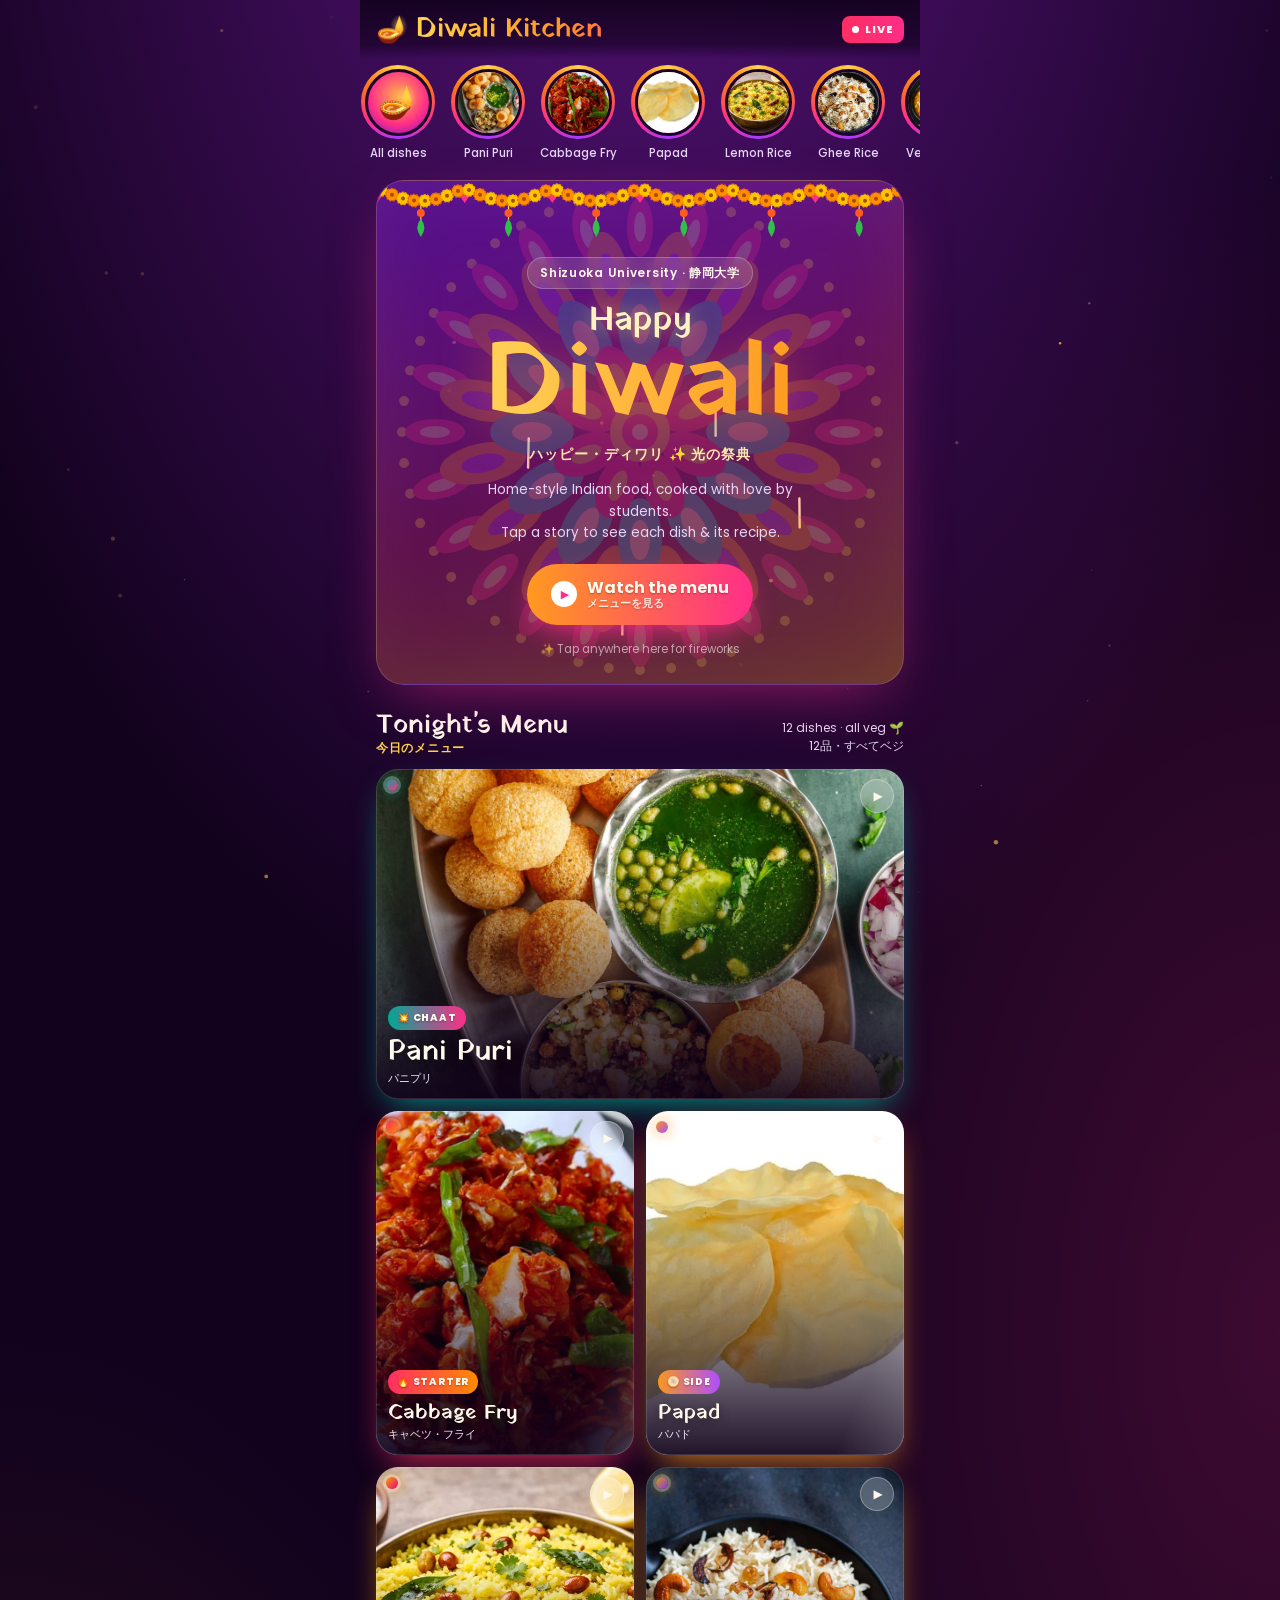
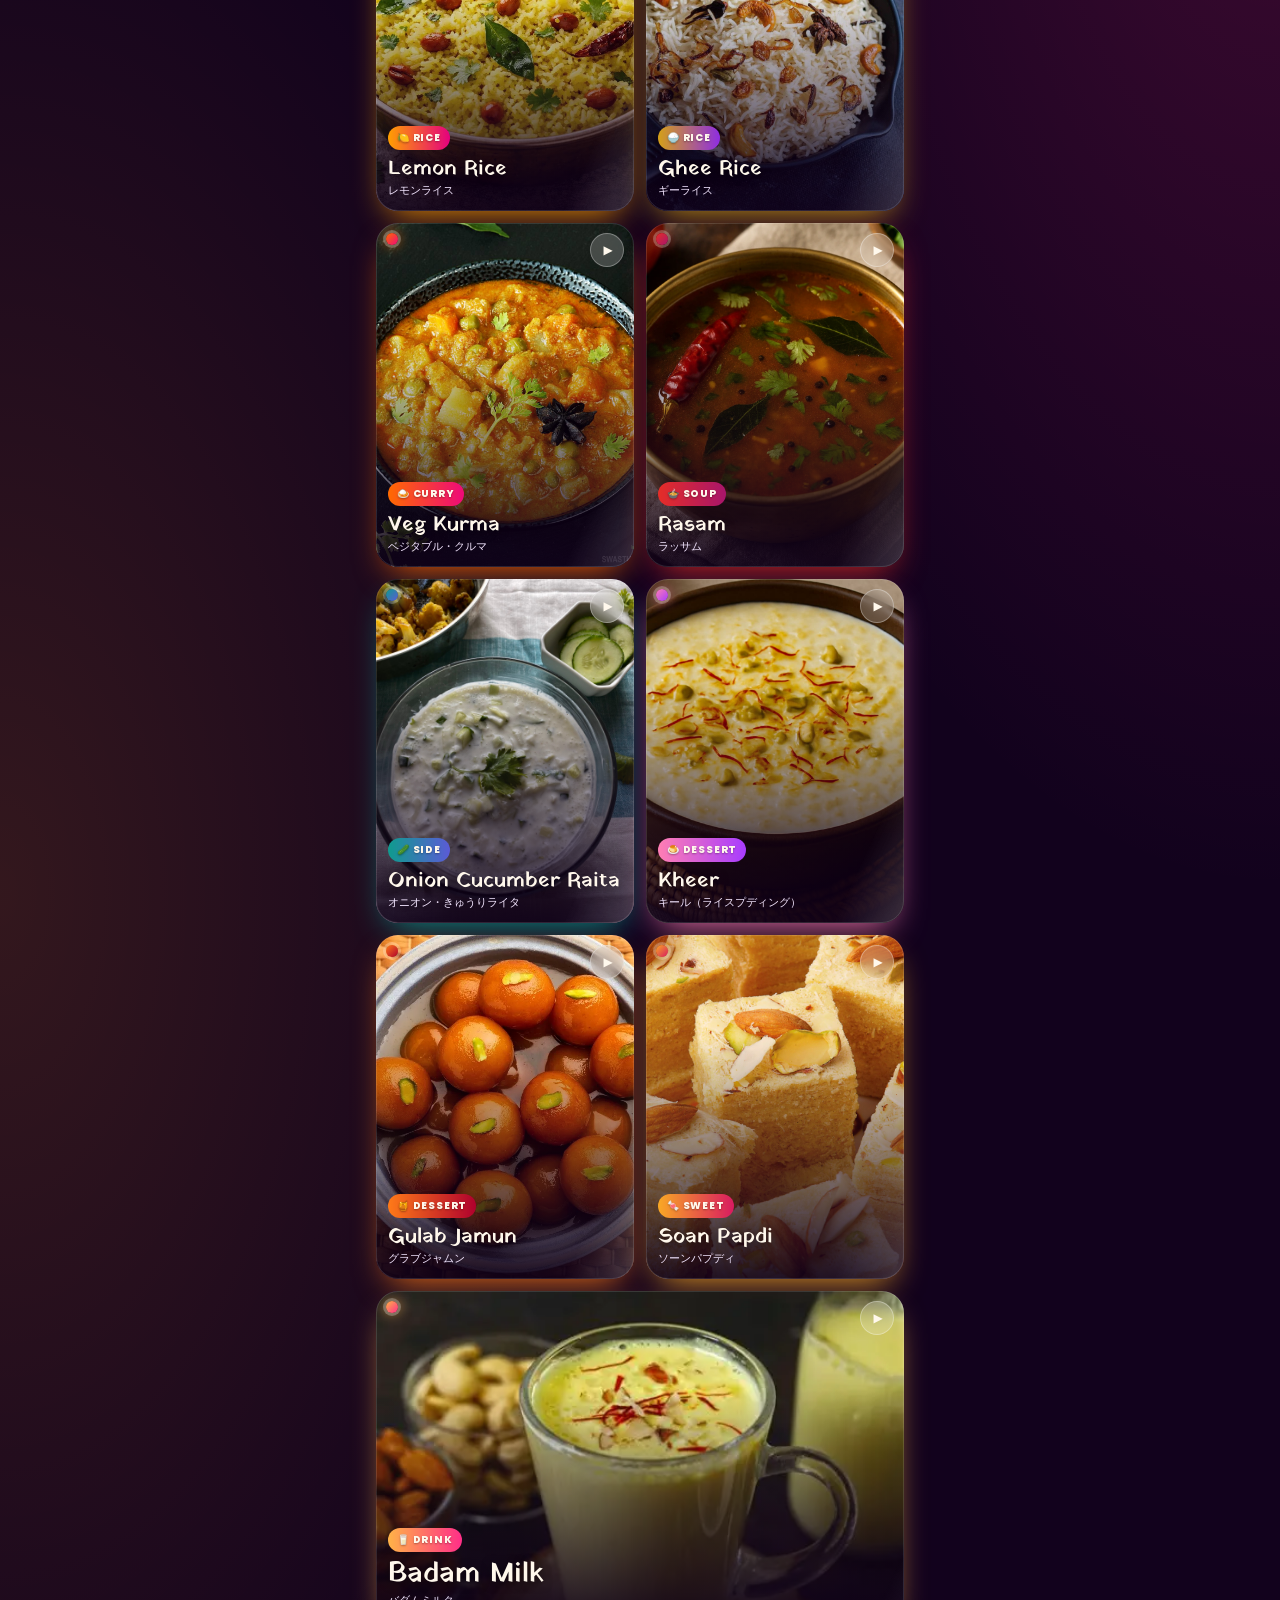
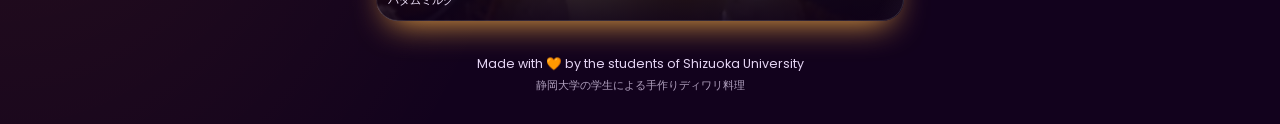
==== index.html @ d0875a09 "Diwali Kitchen: Instagram-stories food menu + QR poster 12 dishes with photos, recipes, allergen inf" ====
<!doctype html>
<html lang="en">
<head>
<meta charset="utf-8">
<meta name="viewport" content="width=device-width, initial-scale=1, viewport-fit=cover">
<meta name="theme-color" content="#14021f">
<meta name="description" content="Diwali Kitchen — the student-made Diwali food menu at Shizuoka University.">
<title>Diwali Kitchen · Menu</title>
<link rel="icon" href="data:image/svg+xml,<svg xmlns='http://www.w3.org/2000/svg' viewBox='0 0 100 100'><text y='.9em' font-size='90'>🪔</text></svg>">
<link rel="preconnect" href="https://fonts.googleapis.com">
<link rel="preconnect" href="https://fonts.gstatic.com" crossorigin>
<link href="https://fonts.googleapis.com/css2?family=Poppins:wght@400;500;600;700;800&family=Yatra+One&display=swap" rel="stylesheet">
<link rel="stylesheet" href="style.css">
</head>
<body>
<canvas id="sky" aria-hidden="true"></canvas>

<main class="home" id="home">
  <header class="topbar">
    <div class="logo"><span class="diya" aria-hidden="true">🪔</span><span class="logo-text" id="logoText">Diwali Kitchen</span></div>
    <span class="live"><i></i>LIVE</span>
  </header>

  <nav class="tray" id="tray" aria-label="Menu stories"></nav>

  <section class="hero" id="hero">
    <div class="toran" id="toran" aria-hidden="true"></div>
    <div class="rangoli" id="rangoli" aria-hidden="true"></div>
    <div class="hero-inner">
      <p class="kicker" id="place">Shizuoka University · 静岡大学</p>
      <h1><span class="h-happy">Happy</span><span class="h-diwali">Diwali</span></h1>
      <p class="hero-jp">ハッピー・ディワリ ✨ 光の祭典</p>
      <p class="hero-sub">Home-style Indian food, cooked with love by students.<br>Tap a story to see each dish &amp; its recipe.</p>
      <button class="cta" id="watchAll"><span class="cta-play">▶</span><span class="cta-t">Watch the menu<small>メニューを見る</small></span></button>
      <p class="hero-hint">✨ Tap anywhere here for fireworks</p>
    </div>
  </section>

  <section class="menu">
    <div class="menu-head">
      <h2>Tonight's Menu <small>今日のメニュー</small></h2>
      <p id="count"></p>
    </div>
    <div class="grid" id="grid"></div>
  </section>

  <footer class="foot">
    <p>Made with 🧡 by the students of Shizuoka University</p>
    <p class="foot-jp">静岡大学の学生による手作りディワリ料理</p>
  </footer>
</main>

<!-- Story viewer -->
<div class="viewer" id="viewer" role="dialog" aria-modal="true" aria-label="Menu story">
  <div class="viewer-bg" id="viewerBg"></div>
  <div class="stage" id="stage">
    <div class="react-tray" id="reactTray" aria-label="Reactions">
      <button data-emo="😍">😍</button><button data-emo="🔥">🔥</button><button data-emo="🤤">🤤</button><button data-emo="👏">👏</button><button data-emo="🪔">🪔</button><button data-emo="✨">✨</button>
    </div>
    <div class="coach" id="coach" hidden>
      <div class="coach-row">
        <div><span>👈</span>Tap<br><small>previous</small></div>
        <div><span>✋</span>Hold<br><small>pause</small></div>
        <div><span>👉</span>Tap<br><small>next dish</small></div>
      </div>
      <div class="coach-up"><span>☝️</span>Swipe up for the recipe<br><small>上にスワイプでレシピ</small></div>
      <button class="coach-ok" id="coachOk">Got it! 🪔</button>
    </div>
    <div class="sheet-wrap" id="sheetWrap">
      <div class="sheet-backdrop" data-act="sheet-close"></div>
      <div class="sheet" id="sheet" role="dialog" aria-label="Recipe">
        <div class="sheet-grab" id="sheetGrab"><i></i></div>
        <button class="sheet-x" data-act="sheet-close" aria-label="Close recipe">✕</button>
        <div class="sheet-body" id="sheetBody"></div>
      </div>
    </div>
  </div>
</div>

<div class="toast" id="toast" role="status" aria-live="polite"></div>

<script src="menu.js"></script>
<script src="app.js"></script>
</body>
</html>
---- style.css ----
:root{
  --bg:#12021d;
  --gold:#ffd34d;
  --marigold:#ff9a1f;
  --pink:#ff2e88;
  --violet:#a83cff;
  --teal:#19d3c5;
  --text:#fff8ec;
  --muted:#e6d6f5;
  --glass:rgba(255,255,255,.13);
  --glass-line:rgba(255,255,255,.24);
  --safe-t:env(safe-area-inset-top,0px);
  --safe-b:env(safe-area-inset-bottom,0px);
  --dur:8s;
}
*{box-sizing:border-box;margin:0;padding:0;-webkit-tap-highlight-color:transparent}
html{background:var(--bg)}
body{
  min-height:100vh;
  background:
    radial-gradient(90% 60% at 50% -10%,#5a137f 0%,rgba(90,19,127,0) 70%),
    radial-gradient(70% 50% at 100% 40%,rgba(255,46,136,.18),transparent 70%),
    radial-gradient(70% 50% at 0% 75%,rgba(255,154,31,.14),transparent 70%),
    var(--bg);
  color:var(--text);
  font-family:Poppins,"Hiragino Sans","Hiragino Kaku Gothic ProN","Noto Sans JP","Yu Gothic",system-ui,sans-serif;
  overflow-x:hidden;
  -webkit-font-smoothing:antialiased;
}
body.lock{overflow:hidden}
button{font:inherit;color:inherit;background:none;border:0;cursor:pointer}
img{display:block;-webkit-user-drag:none;user-select:none}
#sky{position:fixed;inset:0;width:100%;height:100%;pointer-events:none;z-index:0}

/* ---------- HOME ---------- */
.home{position:relative;z-index:1;max-width:560px;margin:0 auto;padding-bottom:calc(30px + var(--safe-b))}
.topbar{
  position:sticky;top:0;z-index:5;display:flex;align-items:center;justify-content:space-between;
  padding:calc(var(--safe-t) + 10px) 16px 10px;
  background:linear-gradient(rgba(18,2,29,.92),rgba(18,2,29,.6) 75%,rgba(18,2,29,0));
  -webkit-backdrop-filter:blur(10px);backdrop-filter:blur(10px);
}
.logo{display:flex;align-items:center;gap:8px}
.logo-text{
  font-family:"Yatra One",serif;font-size:27px;line-height:1;
  background:linear-gradient(90deg,#ffd34d,#ff9a1f,#ff2e88,#c86bff,#ffd34d);background-size:300% 100%;
  -webkit-background-clip:text;background-clip:text;color:transparent;animation:shine 7s linear infinite;
}
.diya{font-size:26px;display:inline-block;animation:flicker 1.8s ease-in-out infinite}
.live{display:inline-flex;align-items:center;gap:6px;font-size:11px;font-weight:800;letter-spacing:.1em;padding:5px 10px;border-radius:8px;background:linear-gradient(90deg,#ff2e63,#ff2e88)}
.live i{width:7px;height:7px;border-radius:50%;background:#fff;animation:pulse 1.2s ease-in-out infinite}

/* story tray */
.tray{display:flex;gap:14px;overflow-x:auto;padding:6px 16px 14px;scrollbar-width:none;scroll-snap-type:x proximity}
.tray::-webkit-scrollbar{display:none}
.ring{flex:0 0 auto;display:flex;flex-direction:column;align-items:center;gap:6px;width:76px;scroll-snap-align:start;
  animation:pop .7s cubic-bezier(.2,1.5,.4,1) both;animation-delay:calc(var(--k)*90ms)}
.ring-border{position:relative;width:74px;height:74px;border-radius:50%;padding:3.5px;isolation:isolate;transition:transform .2s}
.ring-border::before{content:"";position:absolute;inset:0;border-radius:50%;z-index:-1;
  background:conic-gradient(#ffd34d,#ff7a18,#ff2e88,#a83cff,#ff2e88,#ff7a18,#ffd34d);animation:spin 3.2s linear infinite}
.ring-border img,.ring-all{width:100%;height:100%;border-radius:50%;object-fit:cover;border:3px solid #1a0429;background:#2a0845}
.ring-all{display:grid;place-items:center;font-size:32px;background:radial-gradient(circle at 50% 40%,#ffb347,#ff2e88 60%,#6a11cb)}
.ring.seen .ring-border::before{background:#5d4c6e;animation:none}
.ring-label{font-size:11.5px;font-weight:500;max-width:78px;white-space:nowrap;overflow:hidden;text-overflow:ellipsis;color:var(--muted)}
.ring:active .ring-border{transform:scale(.9)}

/* hero */
.hero{position:relative;margin:4px 16px 26px;border-radius:28px;overflow:hidden;min-height:420px;
  background:linear-gradient(160deg,rgba(106,17,203,.55),rgba(255,46,136,.25) 55%,rgba(255,154,31,.3));
  border:1px solid rgba(255,255,255,.18);box-shadow:0 20px 60px -20px rgba(255,46,136,.55),inset 0 0 80px rgba(255,211,77,.08);
  cursor:pointer;user-select:none}
.toran{position:absolute;top:0;left:0;right:0;height:56px;z-index:2;pointer-events:none}
.toran svg{display:block;width:100%;height:56px}
.rangoli{position:absolute;left:50%;top:50%;width:520px;height:520px;margin:-260px 0 0 -260px;opacity:.2;animation:spin 70s linear infinite;pointer-events:none}
.rangoli svg{width:100%;height:100%}
.hero-inner{position:relative;z-index:1;padding:76px 22px 26px;text-align:center}
.kicker{display:inline-block;font-size:12px;font-weight:600;letter-spacing:.06em;padding:6px 12px;border-radius:99px;background:var(--glass);border:1px solid var(--glass-line);-webkit-backdrop-filter:blur(8px);backdrop-filter:blur(8px)}
.hero h1{font-family:"Yatra One",serif;font-weight:400;line-height:.95;margin:16px 0 8px}
.h-happy{display:block;font-size:34px;color:#fff3c4;text-shadow:0 0 20px rgba(255,211,77,.6)}
.h-diwali{display:block;font-size:clamp(64px,21vw,104px);
  background:linear-gradient(90deg,#ffe066,#ff9a1f,#ff2e88,#ffe066);background-size:250% 100%;
  -webkit-background-clip:text;background-clip:text;color:transparent;animation:shine 5s linear infinite;
  filter:drop-shadow(0 6px 24px rgba(255,120,40,.55))}
.hero-jp{font-size:14px;font-weight:600;color:#ffe9b3;letter-spacing:.08em}
.hero-sub{font-size:13.5px;line-height:1.6;color:var(--muted);margin:14px auto 20px;max-width:330px}
.cta{position:relative;display:inline-flex;align-items:center;gap:10px;padding:15px 24px;border-radius:99px;font-weight:700;font-size:16px;overflow:hidden;
  background:linear-gradient(90deg,#ff9a1f,#ff2e88,#a83cff);background-size:200% 100%;animation:shine 4s linear infinite,glow 2.2s ease-in-out infinite;
  box-shadow:0 10px 30px -8px #ff2e88;text-shadow:0 1px 2px rgba(0,0,0,.3)}
.cta-t{display:flex;flex-direction:column;align-items:flex-start;line-height:1.15;white-space:nowrap}
.cta small{font-size:11px;font-weight:600;opacity:.9}
.cta-play{width:26px;height:26px;border-radius:50%;background:#fff;color:#ff2e88;display:grid;place-items:center;font-size:11px;text-shadow:none;padding-left:2px}
.cta:active{transform:scale(.96)}
.hero-hint{margin-top:16px;font-size:11.5px;color:rgba(255,255,255,.6)}

/* menu grid */
.menu{padding:0 16px}
.menu-head{display:flex;align-items:baseline;justify-content:space-between;gap:10px;margin-bottom:14px}
.menu-head h2{font-family:"Yatra One",serif;font-weight:400;font-size:26px;white-space:nowrap;line-height:1.15}
.menu-head h2 small{display:block;font-family:Poppins,sans-serif;font-size:12px;font-weight:600;color:var(--gold);letter-spacing:.06em}
.menu-head p{font-size:12px;color:var(--muted);text-align:right;white-space:nowrap}
.grid{display:grid;grid-template-columns:1fr 1fr;gap:12px}
.card{position:relative;border-radius:22px;overflow:hidden;aspect-ratio:3/4;background:#2a0845;text-align:left;isolation:isolate;
  box-shadow:0 14px 34px -14px var(--a1);outline:1.5px solid rgba(255,255,255,.12);outline-offset:-1.5px;
  animation:rise .8s cubic-bezier(.2,.9,.3,1) both;animation-delay:calc(var(--k)*110ms + 250ms);transition:transform .2s}
.card.wide{grid-column:span 2;aspect-ratio:16/10}
.card img{position:absolute;inset:0;width:100%;height:100%;object-fit:cover;z-index:-2;transition:transform 1.2s ease}
.card:hover img{transform:scale(1.07)}
.card:active{transform:scale(.97)}
.card::after{content:"";position:absolute;inset:0;z-index:-1;background:linear-gradient(to top,rgba(14,0,24,.92) 0%,rgba(14,0,24,.35) 45%,rgba(14,0,24,0) 70%)}
.card::before{content:"";position:absolute;inset:0;z-index:1;pointer-events:none;
  background:linear-gradient(115deg,transparent 35%,rgba(255,255,255,.28) 50%,transparent 65%);background-size:250% 100%;background-position:150% 0;
  animation:sweep 5s ease-in-out infinite;animation-delay:calc(var(--k)*600ms + 1.5s)}
.c-play{position:absolute;top:10px;right:10px;width:34px;height:34px;border-radius:50%;display:grid;place-items:center;font-size:12px;padding-left:2px;
  background:rgba(255,255,255,.2);-webkit-backdrop-filter:blur(8px);backdrop-filter:blur(8px);border:1px solid rgba(255,255,255,.3)}
.c-ring{position:absolute;top:10px;left:10px;width:12px;height:12px;border-radius:50%;background:linear-gradient(135deg,var(--a1),var(--a2));box-shadow:0 0 0 3px rgba(255,255,255,.25),0 0 14px var(--a1)}
.card.seen .c-ring{background:#8d7d9c;box-shadow:0 0 0 3px rgba(255,255,255,.15)}
.c-info{position:absolute;left:12px;right:12px;bottom:12px}
.c-cat{display:inline-block;font-size:10px;font-weight:800;letter-spacing:.08em;text-transform:uppercase;padding:4px 9px;border-radius:99px;
  background:linear-gradient(90deg,var(--a1),var(--a2));text-shadow:0 1px 2px rgba(0,0,0,.3)}
.c-name{display:block;font-family:"Yatra One",serif;font-size:21px;line-height:1.1;margin-top:7px;text-shadow:0 2px 10px rgba(0,0,0,.5)}
.card.wide .c-name{font-size:28px}
.c-jp{display:block;font-size:11px;color:#f3e6ff;margin-top:2px}

.foot{text-align:center;font-size:12.5px;color:var(--muted);padding:34px 20px 0}
.foot-jp{font-size:11px;opacity:.75;margin-top:4px}

/* ---------- VIEWER ---------- */
.viewer{position:fixed;inset:0;z-index:50;background:#06000b;display:none;overflow:hidden;touch-action:none;overscroll-behavior:none;user-select:none;-webkit-user-select:none}
.viewer.open{display:block}
.viewer.opening{animation:vOpen .45s cubic-bezier(.2,.9,.3,1) both}
.viewer.closing{animation:vClose .36s cubic-bezier(.5,0,.8,.4) both}
.viewer-bg{position:absolute;inset:-60px;background-size:cover;background-position:center;filter:blur(40px) brightness(.45) saturate(1.5);transition:background-image .4s}
.stage{position:absolute;top:0;bottom:0;left:0;right:0;margin:0 auto;width:min(100vw,calc(100vh * 9 / 16));width:min(100vw,calc(100dvh * 9 / 16));
  perspective:1300px;overflow:hidden;transition:transform .28s cubic-bezier(.2,.9,.3,1)}
@media (min-width:640px){
  .stage{top:2vh;bottom:2vh;border-radius:18px;width:min(100vw,calc(96vh * 9 / 16));box-shadow:0 30px 80px rgba(0,0,0,.6)}
}

.face{position:absolute;inset:0;overflow:hidden;background:#140220;-webkit-backface-visibility:hidden;backface-visibility:hidden}
.s-media{position:absolute;inset:0;overflow:hidden}
.s-media img{width:100%;height:100%;object-fit:cover;transform:scale(1.02)}
.face.live .kb{animation:kb var(--dur) ease-out forwards}
.s-shade{position:absolute;inset:0;pointer-events:none;
  background:linear-gradient(to bottom,rgba(0,0,0,.6) 0%,rgba(0,0,0,0) 17%,rgba(0,0,0,0) 34%,rgba(12,0,22,.55) 52%,rgba(12,0,22,.92) 76%,#0c0016 100%)}
.s-tint{position:absolute;inset:0;pointer-events:none;mix-blend-mode:soft-light;opacity:.55;
  background:radial-gradient(80% 60% at 20% 100%,var(--a1),transparent 70%),radial-gradient(70% 50% at 100% 70%,var(--a2),transparent 70%)}
.s-glitter{position:absolute;inset:0;pointer-events:none;overflow:hidden}
.s-glitter i{position:absolute;bottom:-12px;width:var(--s);height:var(--s);border-radius:50%;opacity:0;
  background:radial-gradient(circle,#fff 0 20%,var(--a2) 45%,transparent 70%);animation:glit var(--t) linear var(--dl) infinite}

.bars{position:absolute;z-index:6;top:calc(var(--safe-t) + 8px);left:8px;right:8px;display:flex;gap:4px;transition:opacity .2s}
.bars i{flex:1;height:3px;border-radius:3px;background:rgba(255,255,255,.32);overflow:hidden}
.bars b{display:block;height:100%;background:#fff;transform:scaleX(0);transform-origin:left center;box-shadow:0 0 6px rgba(255,255,255,.8)}
.bars i.done b{transform:scaleX(1)}
.bars i.run b{animation:fill var(--dur) linear forwards}
.viewer.paused .bars i.run b,.viewer.paused .face.live .kb{animation-play-state:paused}

.s-head{position:absolute;z-index:6;top:calc(var(--safe-t) + 20px);left:10px;right:6px;display:flex;align-items:center;gap:10px;transition:opacity .2s}
.s-av{width:38px;height:38px;border-radius:50%;padding:2px;background:conic-gradient(#ffd34d,#ff2e88,#a83cff,#ffd34d);flex:none}
.s-av img{width:100%;height:100%;border-radius:50%;object-fit:cover;border:2px solid #140220}
.s-who{flex:1;min-width:0;line-height:1.2;text-shadow:0 1px 4px rgba(0,0,0,.6)}
.s-who b{display:block;font-size:14px;font-weight:700}
.s-who small{font-size:11.5px;color:rgba(255,255,255,.82)}
.s-btn{width:40px;height:40px;border-radius:50%;font-size:17px;display:grid;place-items:center;text-shadow:0 1px 4px rgba(0,0,0,.6)}
.s-btn:active{background:rgba(255,255,255,.15)}

.s-content{position:absolute;z-index:5;left:18px;right:18px;bottom:calc(var(--safe-b) + 120px);pointer-events:none;transition:opacity .2s}
.s-content button{pointer-events:auto}
.sticker{display:inline-block;background:#fff;color:#1a0429;font-weight:800;font-size:13px;letter-spacing:.04em;text-transform:uppercase;padding:7px 13px;border-radius:12px;
  box-shadow:0 8px 24px -6px var(--a1),0 0 0 3px var(--a1);transform:rotate(-5deg) scale(0)}
.face.live .sticker{animation:stick .6s cubic-bezier(.2,1.6,.4,1) .15s forwards}
.s-name{font-family:"Yatra One",serif;font-weight:400;font-size:clamp(42px,13vw,60px);line-height:1;margin:14px 0 4px;color:#fff;
  text-shadow:0 0 18px var(--a1),0 0 42px var(--a2),0 3px 0 rgba(0,0,0,.25)}
.s-name.long{font-size:clamp(34px,10.5vw,50px)}
.s-name .w{display:inline-block;white-space:nowrap}
.s-name .l{display:inline-block;opacity:0;transform:translateY(40px) rotate(12deg) scale(.6)}
.face.live .s-name .l{animation:letter .65s cubic-bezier(.2,1.5,.4,1) forwards;animation-delay:calc(var(--d) + 250ms)}
.s-jp{font-size:15px;font-weight:700;color:#ffe9b3;letter-spacing:.06em}
.s-tag{font-size:14.5px;line-height:1.5;margin-top:10px;color:#fff;text-shadow:0 1px 6px rgba(0,0,0,.6)}
.s-tagjp{font-size:12px;line-height:1.55;margin-top:4px;color:rgba(255,255,255,.78)}
.fade-in{opacity:0;transform:translateY(14px)}
.face.live .fade-in{animation:fadeUp .6s ease forwards;animation-delay:var(--fd,.6s)}
.chips{display:flex;flex-wrap:wrap;gap:7px;margin-top:12px}
.chip{display:inline-flex;align-items:center;gap:6px;font-size:12px;font-weight:600;padding:6px 11px;border-radius:99px;
  background:var(--glass);border:1px solid var(--glass-line);-webkit-backdrop-filter:blur(10px);backdrop-filter:blur(10px)}
.chip.price{background:linear-gradient(90deg,var(--a1),var(--a2));border:0}
.veg-dot{width:12px;height:12px;border:1.5px solid #3ddc84;border-radius:3px;display:grid;place-items:center}
.veg-dot::after{content:"";width:6px;height:6px;border-radius:50%;background:#3ddc84}
.s-allergy{font-size:11.5px;color:#ffd9a8;margin-top:9px}
.mention{display:inline-flex;align-items:center;gap:6px;margin-top:12px;padding:8px 14px;border-radius:12px;font-weight:700;font-size:13px;
  background:rgba(255,255,255,.92);color:#1a0429;transform:rotate(2deg);box-shadow:0 6px 20px -6px var(--a2)}
.mention b{background:linear-gradient(90deg,var(--a1),var(--a2));-webkit-background-clip:text;background-clip:text;color:transparent}
.mention:active{transform:rotate(2deg) scale(.95)}

.swipe-hint{position:absolute;z-index:5;left:0;right:0;bottom:calc(var(--safe-b) + 80px);text-align:center;font-size:11.5px;font-weight:600;color:rgba(255,255,255,.85);pointer-events:none;transition:opacity .2s}
.swipe-hint span{display:block;font-size:16px;line-height:.7;animation:bob 1.3s ease-in-out infinite}
.s-foot{position:absolute;z-index:6;left:12px;right:12px;bottom:calc(var(--safe-b) + 16px);display:flex;align-items:center;gap:10px;transition:opacity .2s}
.recipe-btn{flex:1;position:relative;height:54px;border-radius:99px;font-weight:700;font-size:15.5px;overflow:hidden;
  display:flex;align-items:center;justify-content:center;gap:8px;text-shadow:0 1px 3px rgba(0,0,0,.35);
  background:linear-gradient(90deg,var(--a1),var(--a2),var(--a1));background-size:200% 100%;
  box-shadow:inset 0 0 0 2px rgba(255,255,255,.45),0 10px 30px -8px var(--a1);animation:shine 3s linear infinite,glowA 2s ease-in-out infinite}
.recipe-btn small{font-size:11px;opacity:.9}
.recipe-btn::after{content:"";position:absolute;inset:0;background:linear-gradient(115deg,transparent 35%,rgba(255,255,255,.45) 50%,transparent 65%);background-size:250% 100%;animation:sweep 2.6s ease-in-out infinite}
.recipe-btn:active{transform:scale(.97)}
.icon-btn{width:54px;height:54px;border-radius:50%;flex:none;font-size:24px;display:grid;place-items:center;
  background:var(--glass);border:1px solid var(--glass-line);-webkit-backdrop-filter:blur(10px);backdrop-filter:blur(10px)}
.icon-btn:active{transform:scale(.9)}
.like.on{background:rgba(255,46,99,.25);border-color:rgba(255,46,99,.6)}

.viewer.holding .bars,.viewer.holding .s-head,.viewer.holding .s-content,.viewer.holding .swipe-hint,.viewer.holding .s-foot{opacity:0}

.big-heart{position:absolute;left:50%;top:42%;z-index:20;font-size:120px;pointer-events:none;transform:translate(-50%,-50%) scale(0);animation:bigHeart 1s cubic-bezier(.2,1.4,.4,1) forwards;filter:drop-shadow(0 10px 30px rgba(255,0,80,.6))}
.fly{position:absolute;z-index:30;pointer-events:none;will-change:transform,opacity;line-height:1}

/* reactions */
.react-tray{position:absolute;z-index:15;right:12px;bottom:calc(var(--safe-b) + 82px);display:flex;gap:4px;padding:8px 10px;border-radius:99px;
  background:rgba(20,2,32,.78);border:1px solid var(--glass-line);-webkit-backdrop-filter:blur(14px);backdrop-filter:blur(14px);
  transform:translateY(20px) scale(.6);transform-origin:90% 100%;opacity:0;pointer-events:none;transition:.28s cubic-bezier(.2,1.4,.4,1)}
.react-tray.open{transform:none;opacity:1;pointer-events:auto}
.react-tray button{font-size:28px;width:44px;height:44px;border-radius:50%;transition:transform .15s}
.react-tray button:active{transform:scale(1.35)}
.react-tray.open button{animation:pop .45s cubic-bezier(.2,1.6,.4,1) both}
.react-tray.open button:nth-child(2){animation-delay:.04s}.react-tray.open button:nth-child(3){animation-delay:.08s}
.react-tray.open button:nth-child(4){animation-delay:.12s}.react-tray.open button:nth-child(5){animation-delay:.16s}.react-tray.open button:nth-child(6){animation-delay:.2s}

/* coach marks */
.coach{position:absolute;inset:0;z-index:25;background:rgba(8,0,16,.82);-webkit-backdrop-filter:blur(4px);backdrop-filter:blur(4px);
  display:flex;flex-direction:column;align-items:center;justify-content:center;gap:34px;padding:24px;text-align:center;animation:fadeIn .3s ease}
.coach[hidden]{display:none}
.coach-row{display:grid;grid-template-columns:repeat(3,1fr);gap:10px;width:100%}
.coach-row div,.coach-up{font-weight:700;font-size:15px;line-height:1.3}
.coach small{font-weight:500;font-size:12px;color:var(--muted)}
.coach span{display:block;font-size:40px;margin-bottom:8px;animation:bob 1.4s ease-in-out infinite}
.coach-ok{padding:13px 28px;border-radius:99px;font-weight:700;background:linear-gradient(90deg,#ff9a1f,#ff2e88);box-shadow:0 10px 30px -8px #ff2e88}

/* recipe sheet */
.sheet-wrap{position:absolute;inset:0;z-index:40;pointer-events:none}
.sheet-wrap.open{pointer-events:auto}
.sheet-backdrop{position:absolute;inset:0;background:rgba(5,0,10,.55);opacity:0;transition:opacity .35s}
.sheet-wrap.open .sheet-backdrop{opacity:1}
.sheet{position:absolute;left:0;right:0;bottom:0;max-height:90%;display:flex;flex-direction:column;
  background:linear-gradient(180deg,rgba(52,10,82,.97),rgba(20,2,32,.98) 40%);border-top:1px solid rgba(255,255,255,.22);
  border-radius:28px 28px 0 0;box-shadow:0 -20px 60px -10px var(--a1);
  transform:translateY(105%);transition:transform .48s cubic-bezier(.2,.9,.25,1)}
.sheet-wrap.open .sheet{transform:none}
.sheet.dragging{transition:none}
.sheet-grab{flex:none;padding:10px 0 6px;display:flex;justify-content:center;touch-action:none;cursor:grab}
.sheet-grab i{width:44px;height:5px;border-radius:5px;background:rgba(255,255,255,.4)}
.sheet-x{position:absolute;top:10px;right:10px;width:36px;height:36px;border-radius:50%;background:rgba(255,255,255,.12);font-size:15px;z-index:2}
.sheet-body{overflow-y:auto;-webkit-overflow-scrolling:touch;overscroll-behavior:contain;touch-action:pan-y;padding:4px 18px calc(var(--safe-b) + 26px)}
.r-head{display:flex;gap:14px;align-items:center;margin:4px 40px 16px 0}
.r-head img{width:74px;height:74px;border-radius:20px;object-fit:cover;flex:none;box-shadow:0 0 0 3px var(--a1),0 10px 24px -8px var(--a1)}
.r-cat{font-size:11px;font-weight:800;letter-spacing:.1em;text-transform:uppercase;color:var(--gold)}
.r-head h3{font-family:"Yatra One",serif;font-weight:400;font-size:30px;line-height:1.05}
.r-jp{font-size:12.5px;color:var(--muted)}
.r-meta{display:grid;grid-template-columns:repeat(3,1fr);gap:8px;margin-bottom:14px}
.r-meta span{display:flex;flex-direction:column;align-items:center;gap:1px;padding:10px 4px;border-radius:16px;background:rgba(255,255,255,.07);border:1px solid rgba(255,255,255,.1);font-size:19px;text-align:center}
.r-meta b{font-size:13px;margin-top:2px}
.r-meta small{font-size:10.5px;color:var(--muted)}
.r-fact,.r-tip{position:relative;padding:13px 14px 13px 16px;border-radius:16px;font-size:13.5px;line-height:1.55;overflow:hidden}
.r-fact{background:linear-gradient(120deg,rgba(255,211,77,.16),rgba(255,46,136,.12));border:1px solid rgba(255,211,77,.28)}
.r-tip{background:linear-gradient(120deg,rgba(25,211,197,.16),rgba(168,60,255,.14));border:1px solid rgba(25,211,197,.3);margin-top:6px}
.r-fact b,.r-tip b{display:block;font-size:12px;letter-spacing:.06em;text-transform:uppercase;margin-bottom:3px}
.r-fact b{color:var(--gold)}.r-tip b{color:#7ff3e9}
.sheet h4{display:flex;align-items:baseline;gap:8px;font-size:18px;font-weight:800;margin:22px 0 10px}
.sheet h4 small{font-size:12px;font-weight:600;color:var(--gold)}
.r-count{margin-left:auto;font-size:12px;font-weight:700;padding:3px 10px;border-radius:99px;background:rgba(255,255,255,.1)}
.r-progress{height:6px;border-radius:6px;background:rgba(255,255,255,.1);overflow:hidden;margin-bottom:12px}
.r-progress i{display:block;height:100%;width:0;border-radius:6px;background:linear-gradient(90deg,var(--a1),var(--a2));transition:width .35s cubic-bezier(.2,.9,.3,1)}
.ing{list-style:none}
.ing li{display:flex;gap:12px;align-items:center;padding:11px 12px;margin-bottom:7px;border-radius:14px;background:rgba(255,255,255,.06);
  font-size:14px;line-height:1.4;cursor:pointer;transition:background .2s,transform .15s;animation:fadeUp .4s ease both;animation-delay:calc(var(--k)*35ms)}
.ing li:active{transform:scale(.98)}
.ing .box{width:23px;height:23px;flex:none;border-radius:8px;border:2px solid var(--a1);display:grid;place-items:center;transition:.2s}
.ing .box::after{content:"✓";font-size:14px;font-weight:900;color:#fff;transform:scale(0);transition:transform .25s cubic-bezier(.2,1.8,.4,1)}
.ing li.on{background:rgba(255,255,255,.12)}
.ing li.on .t{text-decoration:line-through;text-decoration-color:var(--a1);opacity:.6}
.ing li.on .box{background:linear-gradient(135deg,var(--a1),var(--a2));border-color:transparent}
.ing li.on .box::after{transform:scale(1)}
.r-hint{font-size:11.5px;color:var(--muted);text-align:center;margin-top:4px}
.steps{list-style:none;counter-reset:s}
.steps li{position:relative;counter-increment:s;padding:4px 0 18px 48px;font-size:14px;line-height:1.55;animation:fadeUp .4s ease both;animation-delay:calc(var(--k)*50ms)}
.steps li::before{content:counter(s);position:absolute;left:0;top:0;width:34px;height:34px;border-radius:50%;display:grid;place-items:center;font-weight:800;font-size:15px;
  background:linear-gradient(135deg,var(--a1),var(--a2));box-shadow:0 6px 16px -6px var(--a1)}
.steps li::after{content:"";position:absolute;left:16px;top:38px;bottom:2px;width:2px;border-radius:2px;background:linear-gradient(var(--a1),rgba(255,255,255,0))}
.steps li:last-child::after{display:none}
.r-allergy{margin-top:16px;padding:12px 14px;border-radius:14px;font-size:13px;line-height:1.5;background:rgba(255,154,31,.1);border:1px dashed rgba(255,154,31,.5)}
.r-allergy small{display:block;font-size:11px;color:var(--muted);margin-top:4px}
.r-back{display:block;width:100%;margin-top:18px;padding:15px;border-radius:99px;font-weight:700;background:linear-gradient(90deg,var(--a1),var(--a2));text-shadow:0 1px 3px rgba(0,0,0,.3)}

/* toast */
.toast{position:fixed;left:50%;bottom:calc(var(--safe-b) + 28px);z-index:100;transform:translate(-50%,30px);opacity:0;pointer-events:none;
  padding:12px 20px;border-radius:99px;font-weight:700;font-size:14px;white-space:nowrap;
  background:linear-gradient(90deg,#ff9a1f,#ff2e88);box-shadow:0 12px 34px -10px #ff2e88;transition:.4s cubic-bezier(.2,1.4,.4,1)}
.toast.show{transform:translate(-50%,0);opacity:1}

/* ---------- CUBE TRANSITIONS ---------- */
.face.out-l{transform-origin:100% 50%;animation:cubeOutL .6s both ease-in}
.face.in-l{transform-origin:0% 50%;animation:cubeInL .6s both ease-in}
.face.out-r{transform-origin:0% 50%;animation:cubeOutR .6s both ease-in}
.face.in-r{transform-origin:100% 50%;animation:cubeInR .6s both ease-in}
@keyframes cubeOutL{50%{animation-timing-function:ease-out;transform:translateX(-50%) translateZ(-220px) rotateY(-45deg)}100%{opacity:.4;transform:translateX(-100%) rotateY(-90deg)}}
@keyframes cubeInL{0%{opacity:.4;transform:translateX(100%) rotateY(90deg)}50%{animation-timing-function:ease-out;transform:translateX(50%) translateZ(-220px) rotateY(45deg)}}
@keyframes cubeOutR{50%{animation-timing-function:ease-out;transform:translateX(50%) translateZ(-220px) rotateY(45deg)}100%{opacity:.4;transform:translateX(100%) rotateY(90deg)}}
@keyframes cubeInR{0%{opacity:.4;transform:translateX(-100%) rotateY(-90deg)}50%{animation-timing-function:ease-out;transform:translateX(-50%) translateZ(-220px) rotateY(-45deg)}}

/* ---------- KEYFRAMES ---------- */
@keyframes spin{to{transform:rotate(360deg)}}
@keyframes shine{to{background-position:-300% 0}}
@keyframes flicker{0%,100%{transform:scale(1) rotate(-2deg);filter:drop-shadow(0 0 6px #ffb300)}50%{transform:scale(1.08) rotate(2deg);filter:drop-shadow(0 0 16px #ff7a00)}}
@keyframes pulse{50%{opacity:.3;transform:scale(.7)}}
@keyframes pop{from{opacity:0;transform:scale(.3)}to{opacity:1;transform:none}}
@keyframes rise{from{opacity:0;transform:translateY(40px) scale(.94)}to{opacity:1;transform:none}}
@keyframes sweep{0%{background-position:150% 0}45%,100%{background-position:-150% 0}}
@keyframes glow{50%{box-shadow:0 10px 44px -4px #ff2e88,0 0 0 6px rgba(255,46,136,.15)}}
@keyframes glowA{50%{box-shadow:inset 0 0 0 2px rgba(255,255,255,.6),0 10px 44px -2px var(--a1)}}
@keyframes vOpen{from{transform:scale(.12);opacity:0;border-radius:50%}to{transform:none;opacity:1;border-radius:0}}
@keyframes vClose{to{transform:scale(.12);opacity:0;border-radius:50%}}
@keyframes kb{from{transform:scale(1.02) translate(0,0)}to{transform:scale(1.2) translate(var(--kx),var(--ky))}}
@keyframes fill{to{transform:scaleX(1)}}
@keyframes glit{0%{opacity:0;transform:translateY(0) scale(.6)}12%{opacity:1}50%{opacity:.4;transform:translateY(-50vh) translateX(var(--dx)) scale(1)}80%{opacity:.9}100%{opacity:0;transform:translateY(-100vh) translateX(calc(var(--dx) * -1)) scale(.5)}}
@keyframes stick{to{transform:rotate(-5deg) scale(1)}}
@keyframes letter{to{opacity:1;transform:none}}
@keyframes fadeUp{from{opacity:0;transform:translateY(14px)}to{opacity:1;transform:none}}
@keyframes fadeIn{from{opacity:0}}
@keyframes bob{50%{transform:translateY(-6px)}}
@keyframes bigHeart{0%{transform:translate(-50%,-50%) scale(0)}25%{transform:translate(-50%,-50%) scale(1.25)}40%{transform:translate(-50%,-50%) scale(.95)}70%{opacity:1;transform:translate(-50%,-50%) scale(1.05)}100%{opacity:0;transform:translate(-50%,-90%) scale(.8)}}

@media (prefers-reduced-motion:reduce){
  *,*::before,*::after{animation-duration:.01ms!important;animation-iteration-count:1!important;transition-duration:.01ms!important}
  .bars i.run b{animation-duration:var(--dur)!important}
}
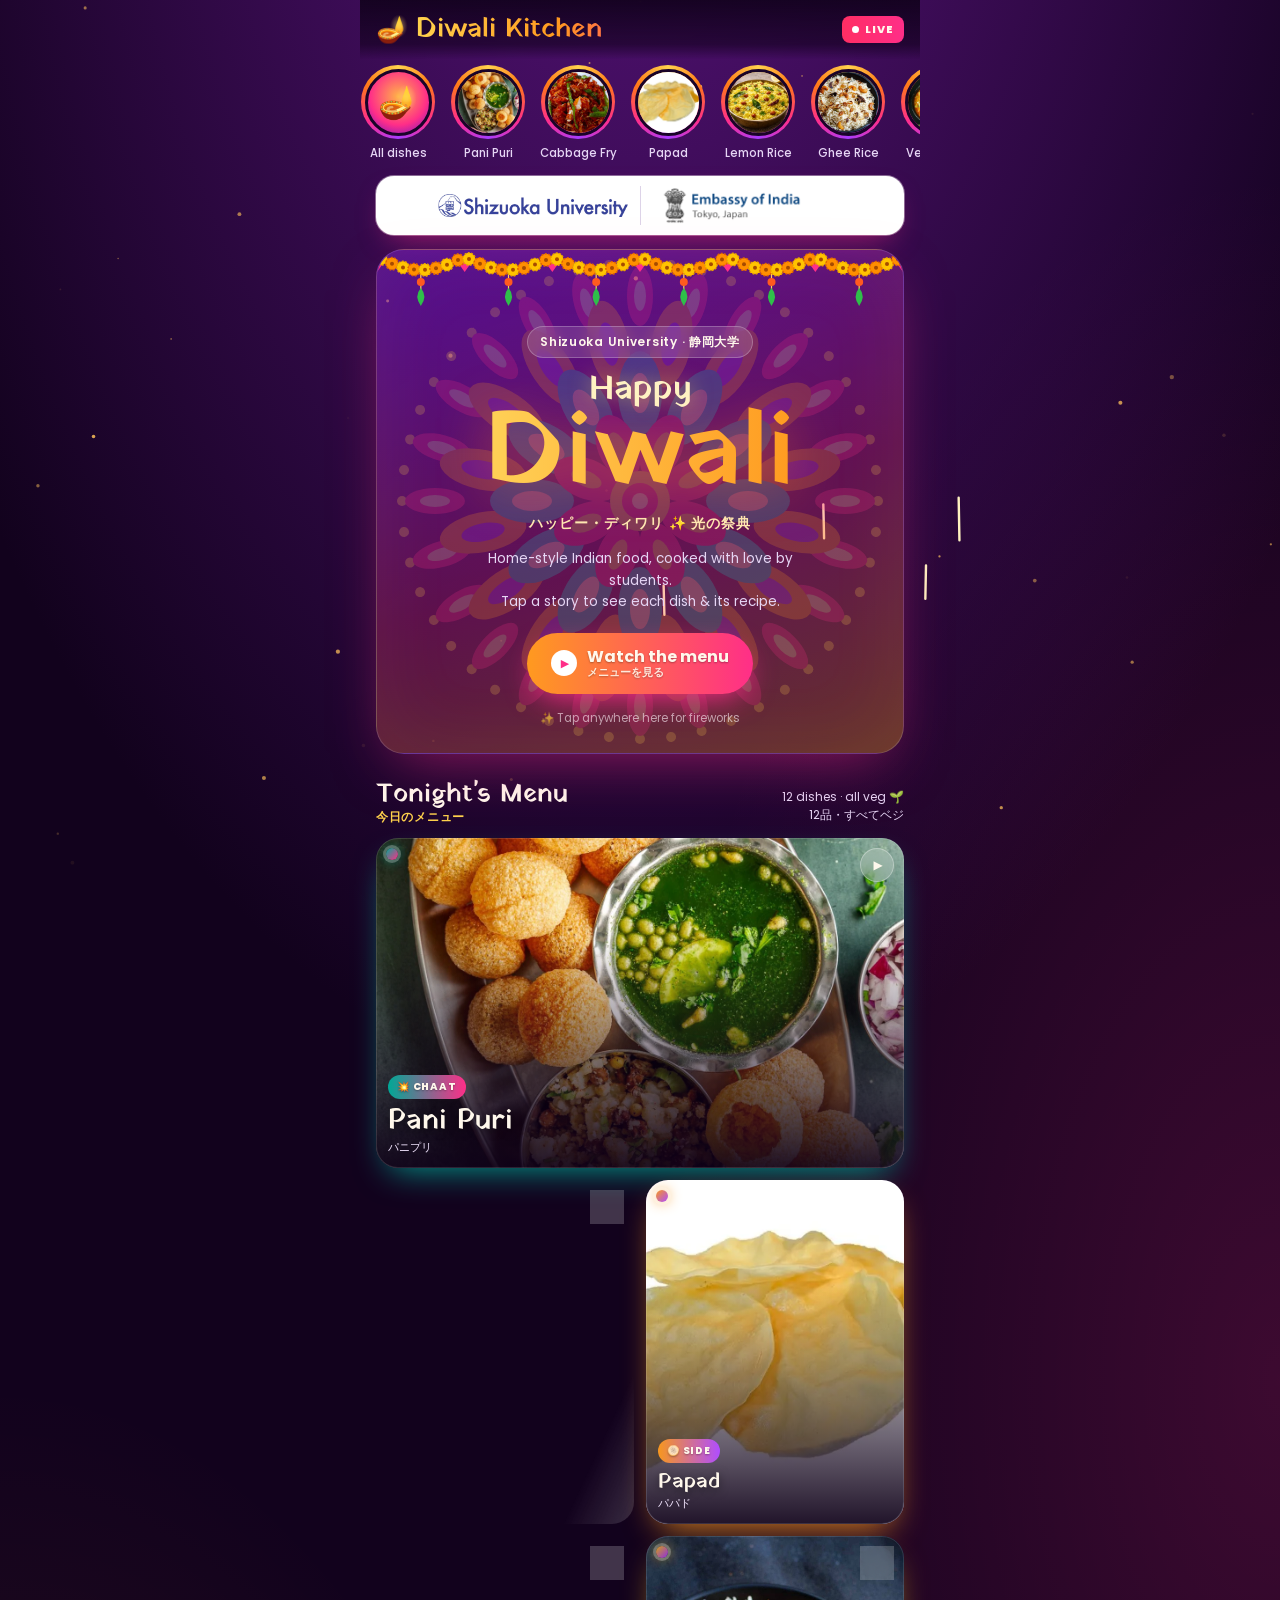
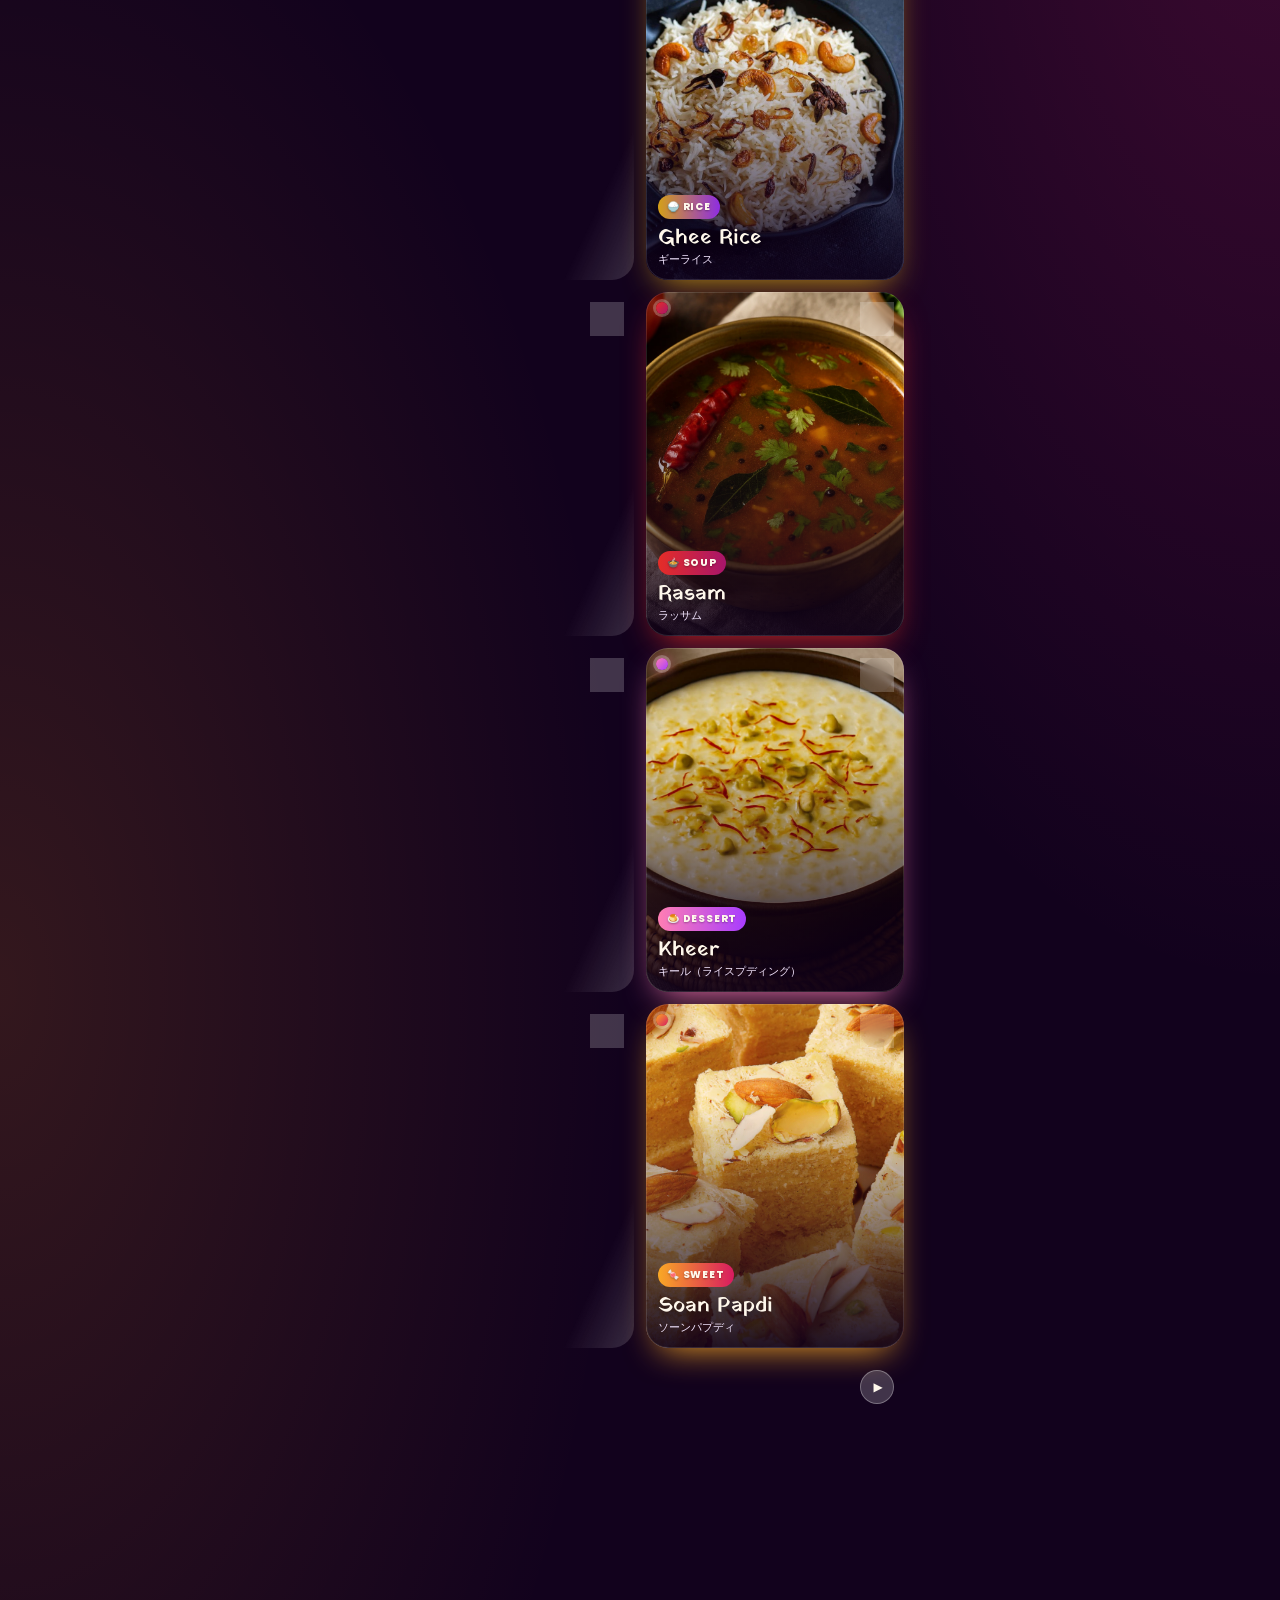
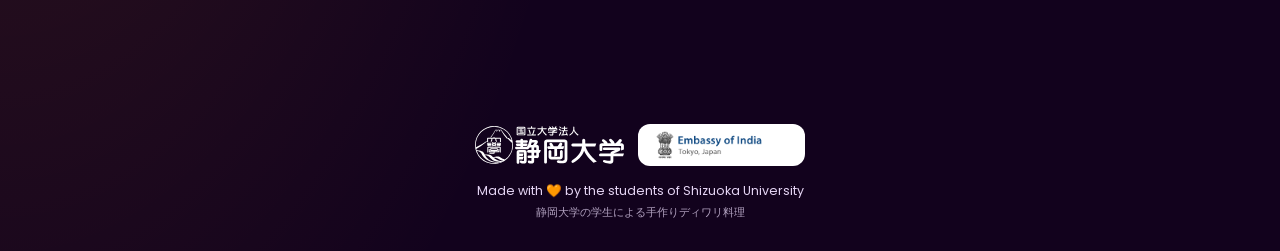
==== commit 11940ca2: "Add Shizuoka University and Embassy of India logos Logo bar under the stories tray and in the footer" ====
--- a/index.html
+++ b/index.html
@@ -23,6 +23,12 @@
 
   <nav class="tray" id="tray" aria-label="Menu stories"></nav>
 
+  <div class="partners">
+    <img src="images/logos/su-wordmark.png" alt="Shizuoka University">
+    <i aria-hidden="true"></i>
+    <img src="images/logos/embassy-of-india.png" alt="Embassy of India, Tokyo, Japan">
+  </div>
+
   <section class="hero" id="hero">
     <div class="toran" id="toran" aria-hidden="true"></div>
     <div class="rangoli" id="rangoli" aria-hidden="true"></div>
@@ -45,6 +51,10 @@
   </section>
 
   <footer class="foot">
+    <div class="foot-logos">
+      <img class="f-su" src="images/logos/su-logo-white.svg" alt="Shizuoka University 静岡大学">
+      <span class="f-emb"><img src="images/logos/embassy-of-india.png" alt="Embassy of India, Tokyo, Japan"></span>
+    </div>
     <p>Made with 🧡 by the students of Shizuoka University</p>
     <p class="foot-jp">静岡大学の学生による手作りディワリ料理</p>
   </footer>
--- a/style.css
+++ b/style.css
@@ -63,6 +63,12 @@
 .ring.seen .ring-border::before{background:#5d4c6e;animation:none}
 .ring-label{font-size:11.5px;font-weight:500;max-width:78px;white-space:nowrap;overflow:hidden;text-overflow:ellipsis;color:var(--muted)}
 .ring:active .ring-border{transform:scale(.9)}
+
+/* partner logos */
+.partners{margin:0 16px 14px;padding:10px 14px;border-radius:18px;background:#fff;display:flex;align-items:center;justify-content:center;gap:12px;
+  box-shadow:0 12px 30px -14px rgba(255,46,136,.7),0 0 0 1px rgba(255,255,255,.4);animation:rise .7s cubic-bezier(.2,.9,.3,1) .2s both}
+.partners img{width:calc(50% - 13px);max-width:190px;height:auto;object-fit:contain}
+.partners i{width:1px;align-self:stretch;background:#ddd3e8}
 
 /* hero */
 .hero{position:relative;margin:4px 16px 26px;border-radius:28px;overflow:hidden;min-height:420px;
@@ -122,6 +128,10 @@
 .c-jp{display:block;font-size:11px;color:#f3e6ff;margin-top:2px}
 
 .foot{text-align:center;font-size:12.5px;color:var(--muted);padding:34px 20px 0}
+.foot-logos{display:flex;align-items:center;justify-content:center;gap:14px;flex-wrap:wrap;margin-bottom:16px}
+.f-su{height:38px;width:auto}
+.f-emb{display:inline-block;background:#fff;border-radius:12px;padding:6px 10px}
+.f-emb img{height:30px;width:auto}
 .foot-jp{font-size:11px;opacity:.75;margin-top:4px}
 
 /* ---------- VIEWER ---------- */
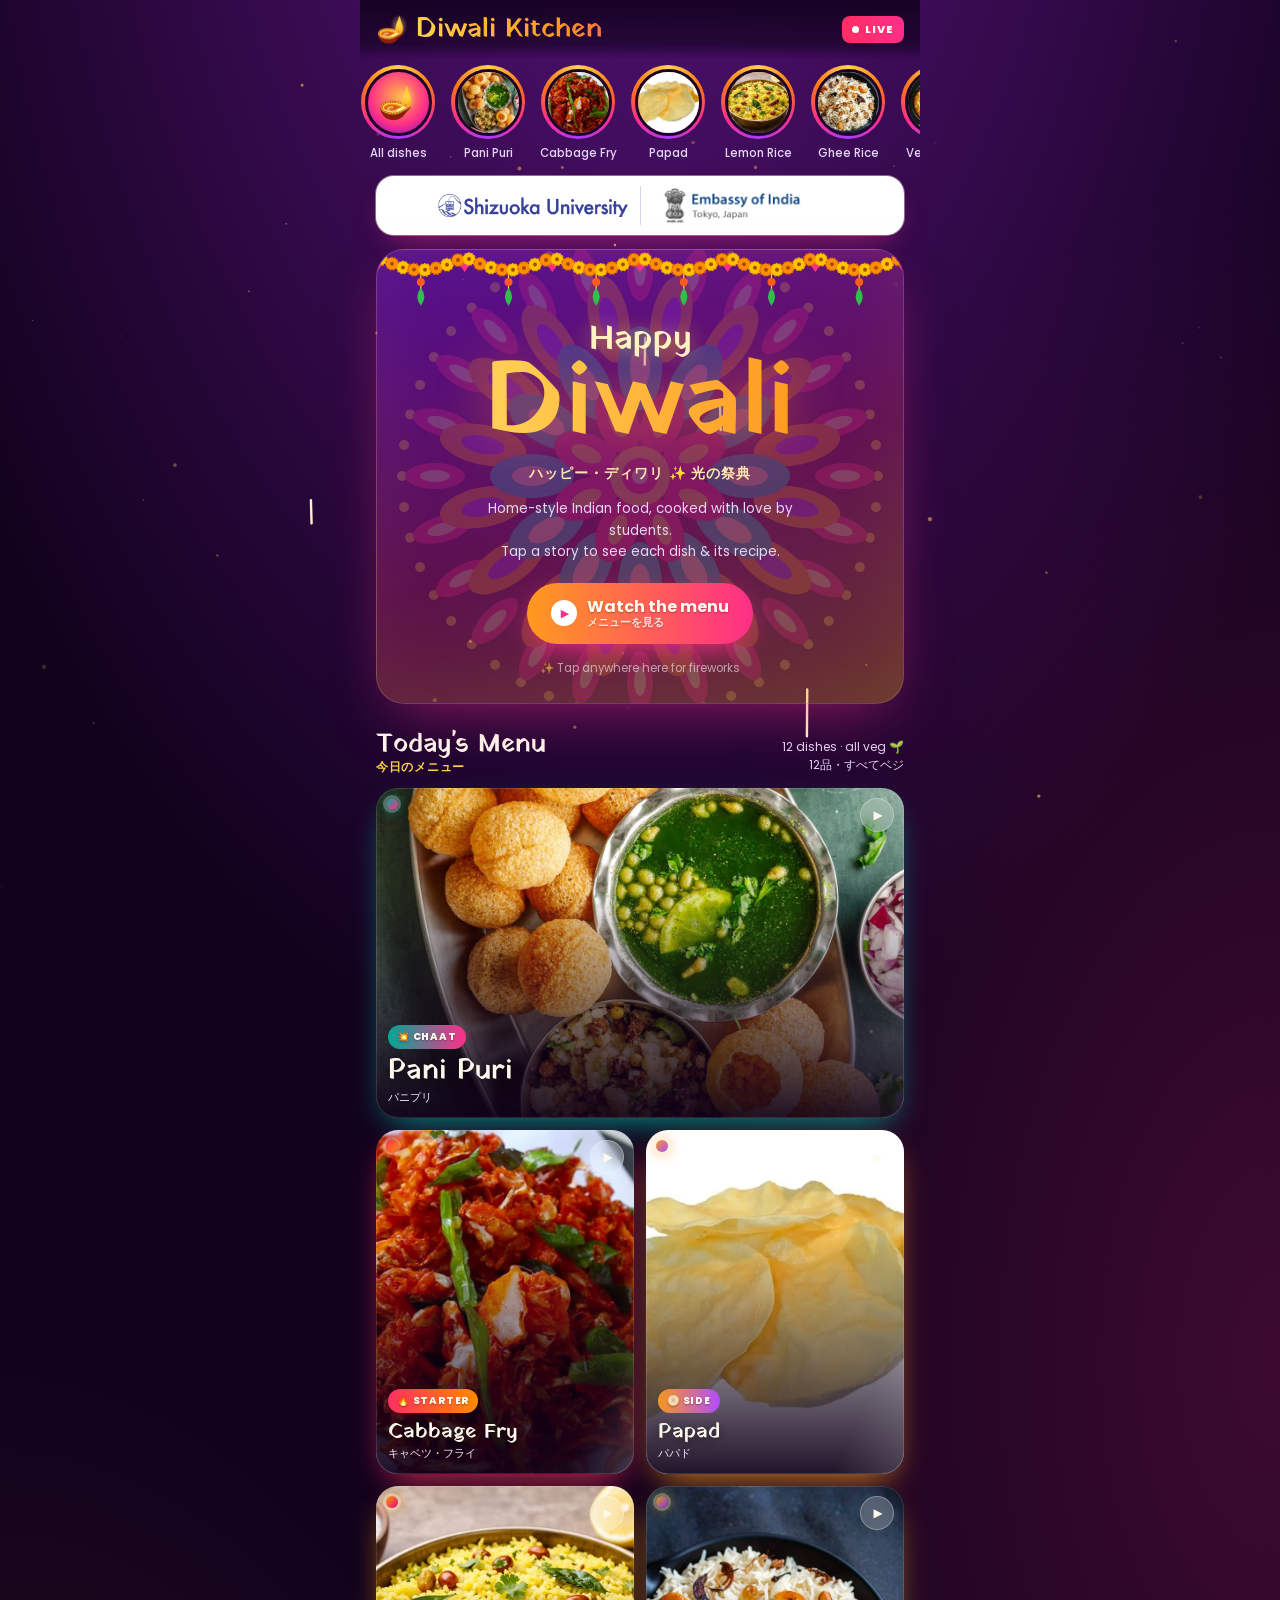
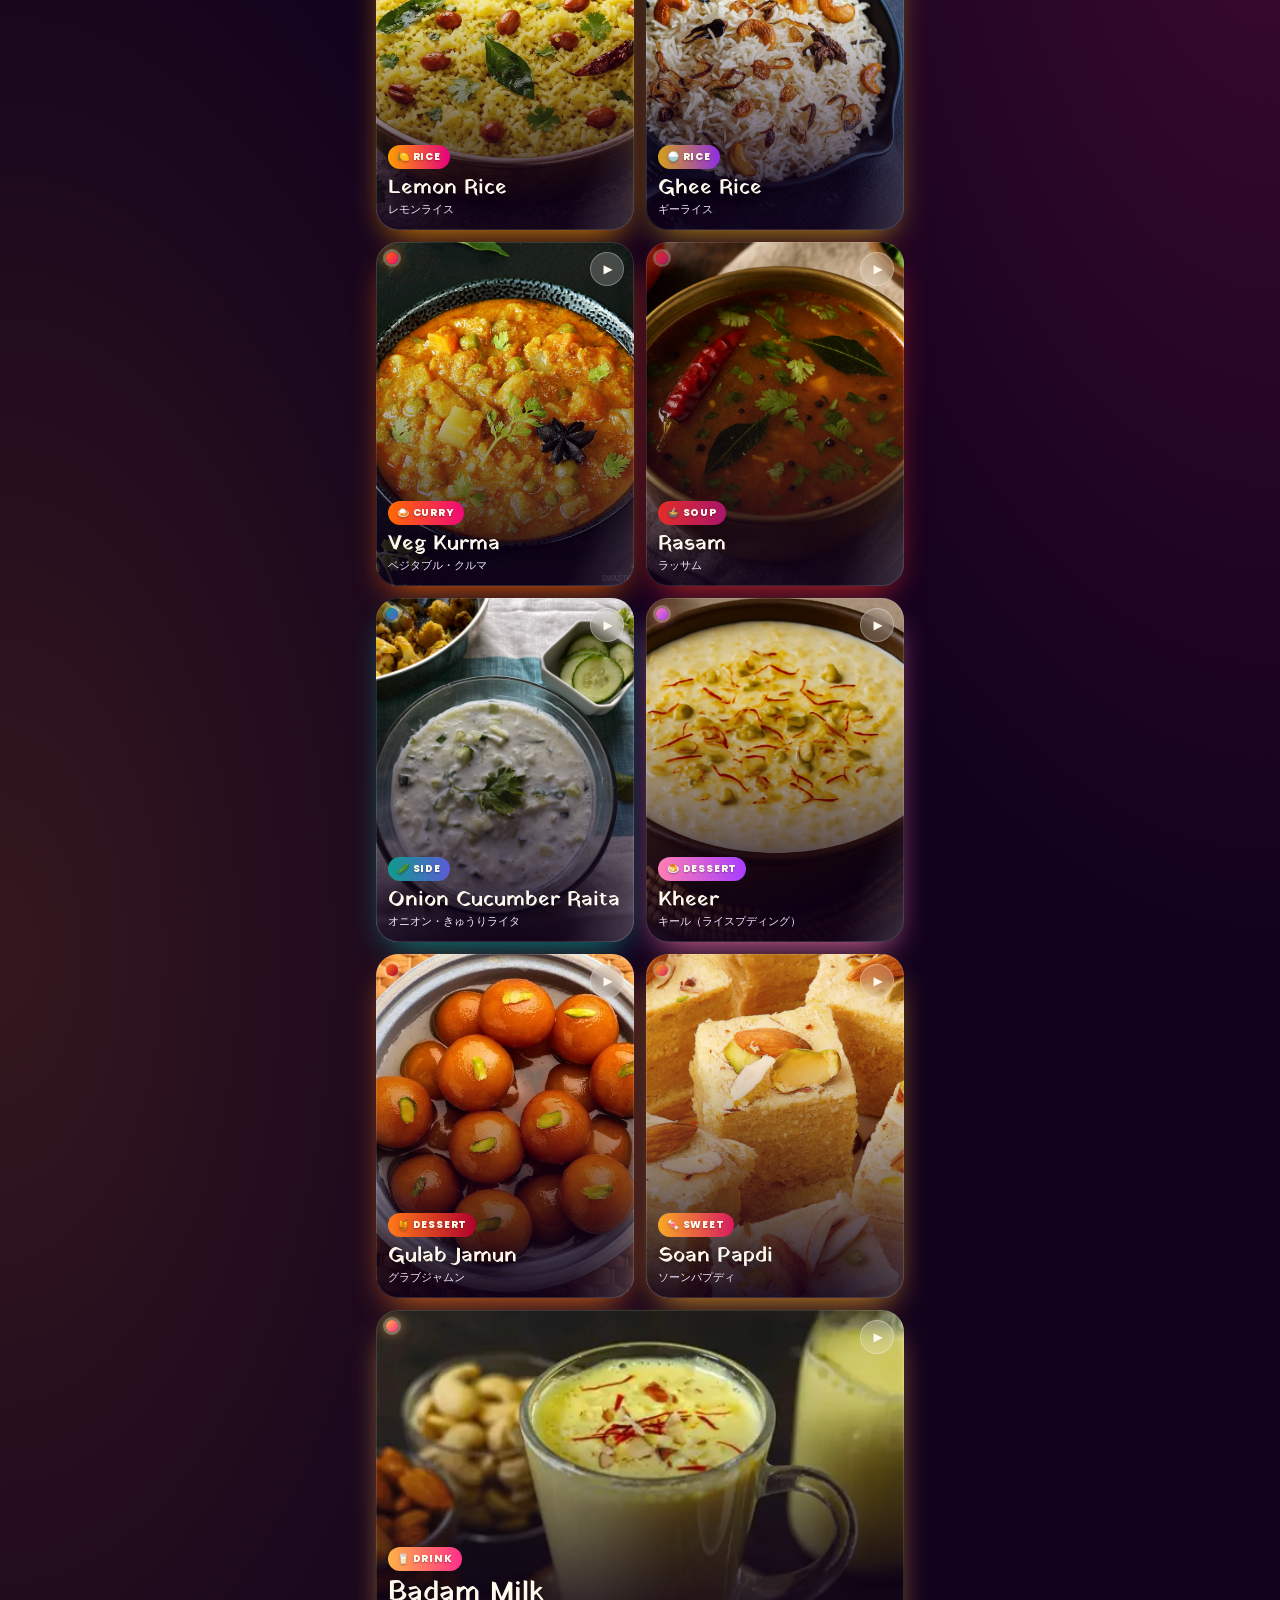
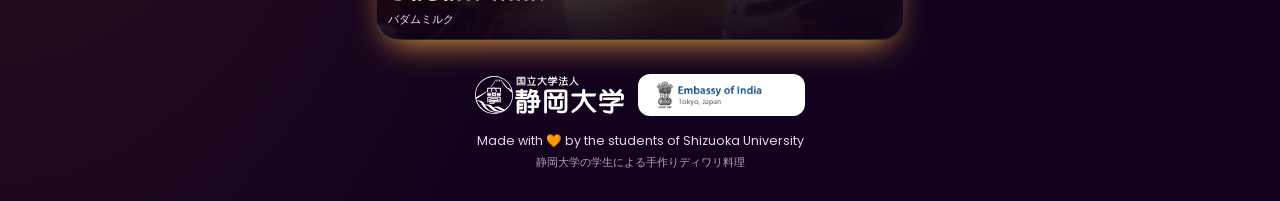
==== commit c4f14752: "Remove duplicate university name from hero; final polish - Hero no longer repeats "Shizuoka Universi" ====
--- a/index.html
+++ b/index.html
@@ -33,7 +33,6 @@
     <div class="toran" id="toran" aria-hidden="true"></div>
     <div class="rangoli" id="rangoli" aria-hidden="true"></div>
     <div class="hero-inner">
-      <p class="kicker" id="place">Shizuoka University · 静岡大学</p>
       <h1><span class="h-happy">Happy</span><span class="h-diwali">Diwali</span></h1>
       <p class="hero-jp">ハッピー・ディワリ ✨ 光の祭典</p>
       <p class="hero-sub">Home-style Indian food, cooked with love by students.<br>Tap a story to see each dish &amp; its recipe.</p>
@@ -44,7 +43,7 @@
 
   <section class="menu">
     <div class="menu-head">
-      <h2>Tonight's Menu <small>今日のメニュー</small></h2>
+      <h2>Today's Menu <small>今日のメニュー</small></h2>
       <p id="count"></p>
     </div>
     <div class="grid" id="grid"></div>
--- a/style.css
+++ b/style.css
@@ -79,9 +79,8 @@
 .toran svg{display:block;width:100%;height:56px}
 .rangoli{position:absolute;left:50%;top:50%;width:520px;height:520px;margin:-260px 0 0 -260px;opacity:.2;animation:spin 70s linear infinite;pointer-events:none}
 .rangoli svg{width:100%;height:100%}
-.hero-inner{position:relative;z-index:1;padding:76px 22px 26px;text-align:center}
-.kicker{display:inline-block;font-size:12px;font-weight:600;letter-spacing:.06em;padding:6px 12px;border-radius:99px;background:var(--glass);border:1px solid var(--glass-line);-webkit-backdrop-filter:blur(8px);backdrop-filter:blur(8px)}
-.hero h1{font-family:"Yatra One",serif;font-weight:400;line-height:.95;margin:16px 0 8px}
+.hero-inner{position:relative;z-index:1;padding:70px 22px 26px;text-align:center}
+.hero h1{font-family:"Yatra One",serif;font-weight:400;line-height:.95;margin:4px 0 8px}
 .h-happy{display:block;font-size:34px;color:#fff3c4;text-shadow:0 0 20px rgba(255,211,77,.6)}
 .h-diwali{display:block;font-size:clamp(64px,21vw,104px);
   background:linear-gradient(90deg,#ffe066,#ff9a1f,#ff2e88,#ffe066);background-size:250% 100%;
